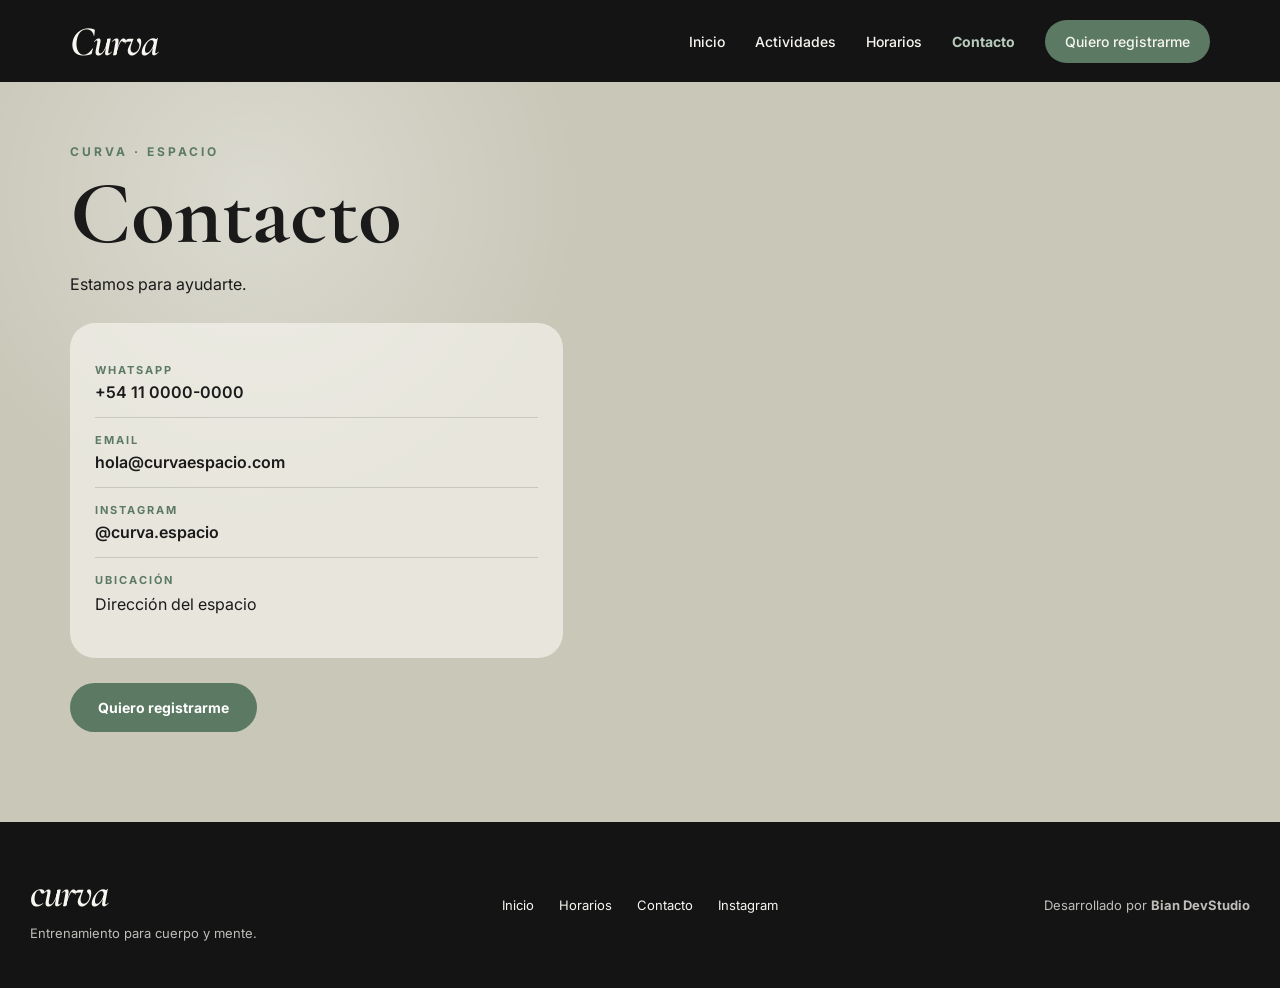
==== contacto.html @ 939d1e97 "cambios estructurales, imagenes, funcionamiento de JS" ====
<!DOCTYPE html>
<html lang="es">

<head>

    <meta charset="UTF-8">

    <meta
        name="viewport"
        content="width=device-width, initial-scale=1.0"
    >

    <title>Contacto · Curva</title>

    <link
        rel="stylesheet"
        href="css/style.css"
    >

    <link rel="preconnect" href="https://fonts.googleapis.com">

    <link
        rel="preconnect"
        href="https://fonts.gstatic.com"
        crossorigin
    >

    <link
        href="https://fonts.googleapis.com/css2?family=Cormorant+Garamond:wght@500;600;700&family=Inter:wght@400;500;600;700&display=swap"
        rel="stylesheet"
    >

</head>


<body>


<header class="site-header">

    <nav class="navbar">

        <a
            href="index.html"
            class="logo"
        >
            Curva
        </a>


        <button
            class="menu-toggle"
            id="menuToggle"
            aria-label="Abrir menú"
        >
            ☰
        </button>


        <div
            class="nav-menu"
            id="navMenu"
        >

            <a href="index.html">
                Inicio
            </a>

            <a href="index.html#actividades">
                Actividades
            </a>

            <a href="horarios.html">
                Horarios
            </a>

            <a
                href="contacto.html"
                class="active"
            >
                Contacto
            </a>

            <a
                href="registro.html"
                class="nav-cta"
            >
                Quiero registrarme
            </a>

        </div>

    </nav>

</header>


<main>


<section class="contact-page">


    <div class="contact-info">


        <div class="page-header contact-header">

            <p class="eyebrow">
                CURVA · ESPACIO
            </p>

            <h1>
                Contacto
            </h1>

            <p>
                Estamos para ayudarte.
            </p>

        </div>


        <div class="contact-card">


            <div class="contact-item">

                <span class="contact-label">
                    WhatsApp
                </span>

                <a href="#">
                    +54 11 0000-0000
                </a>

            </div>


            <div class="contact-item">

                <span class="contact-label">
                    Email
                </span>

                <a href="mailto:hola@curvaespacio.com">
                    hola@curvaespacio.com
                </a>

            </div>


            <div class="contact-item">

                <span class="contact-label">
                    Instagram
                </span>

                <a
                    href="https://www.instagram.com/curva.espacio/"
                    target="_blank"
                >
                    @curva.espacio
                </a>

            </div>


            <div class="contact-item">

                <span class="contact-label">
                    Ubicación
                </span>

                <p>
                    Dirección del espacio
                </p>

            </div>


        </div>


        <a
            href="registro.html"
            class="btn btn-primary contact-button"
        >
            Quiero registrarme
        </a>


    </div>


    <div class="map-container">

        <iframe
            src="https://www.google.com/maps/embed?pb=!1m18!1m12!1m3!1d3000!2d-58.3816!3d-34.6037"
            width="100%"
            height="100%"
            style="border:0;"
            allowfullscreen=""
            loading="lazy"
            referrerpolicy="no-referrer-when-downgrade"
            title="Ubicación de Curva"
        >
        </iframe>

    </div>


</section>


</main>


<footer class="site-footer">

    <div class="footer-brand">

        <span class="logo">
            curva
        </span>

        <p>
            Entrenamiento para cuerpo y mente.
        </p>

    </div>


    <div class="footer-links">

        <a href="index.html">
            Inicio
        </a>

        <a href="horarios.html">
            Horarios
        </a>

        <a href="contacto.html">
            Contacto
        </a>

        <a
            href="https://www.instagram.com/curva.espacio/"
            target="_blank"
        >
            Instagram
        </a>

    </div>


    <div class="footer-dev">

        <p>
            Desarrollado por
            <strong>Bian DevStudio</strong>
        </p>

    </div>

</footer>


<script src="js/script.js"></script>

</body>

</html>
---- css/style.css ----
/* =========================================================
   VARIABLES
========================================================= */

:root {

    --green: #5C7A63;
    --cream: #F8F6F0;
    --black: #1A1A1A;
    --dark: #141414;
    --beige: #C9C7B8;

    --serif: "Cormorant Garamond", serif;
    --sans: "Inter", sans-serif;

}


/* =========================================================
   RESET
========================================================= */

* {
    margin: 0;
    padding: 0;
    box-sizing: border-box;
}


html {
    scroll-behavior: smooth;
}


body {

    font-family: var(--sans);

    background:
        radial-gradient(
            circle at 20% 20%,
            rgba(255,255,255,.35),
            transparent 25%
        ),
        var(--beige);

    color: var(--black);

    overflow-x: hidden;

}


a {
    text-decoration: none;
    color: inherit;
}


img {
    max-width: 100%;
    display: block;
}


/* =========================================================
   HEADER
========================================================= */

.site-header {

    background: var(--dark);

    color: var(--cream);

    position: relative;

    z-index: 100;

}


.navbar {

    max-width: 1200px;

    margin: auto;

    min-height: 82px;

    padding: 0 30px;

    display: flex;

    align-items: center;

    justify-content: space-between;

}


.logo {

    font-family: var(--serif);

    font-size: 42px;

    font-style: italic;

    font-weight: 600;

    letter-spacing: -2px;

}


.nav-menu {

    display: flex;

    align-items: center;

    gap: 30px;

}


.nav-menu a {

    font-size: 14px;

    font-weight: 500;

    transition: .2s;

}


.nav-menu a:hover {

    color: #b8cbbd;

}


.nav-menu a.active {

    color: #b8cbbd;

    font-weight: 700;

}


.nav-cta {

    background: var(--green);

    padding: 13px 20px;

    border-radius: 30px;

}


.nav-cta:hover {

    color: white !important;

    transform: translateY(-1px);

}


.menu-toggle {

    display: none;

    background: none;

    border: none;

    color: var(--cream);

    font-size: 28px;

    cursor: pointer;

}


/* =========================================================
   GENERAL
========================================================= */

main {
    width: 100%;
}


.eyebrow {

    font-size: 12px;

    letter-spacing: 3px;

    font-weight: 700;

    color: var(--green);

    margin-bottom: 15px;

}


h1,
h2,
h3 {

    font-family: var(--serif);

}


h1 {

    font-size: clamp(70px, 9vw, 130px);

    line-height: .85;

}


h2 {

    font-size: clamp(42px, 5vw, 70px);

}


p {
    line-height: 1.6;
}


.hidden {

    display: none !important;

}


/* =========================================================
   IMÁGENES / PLACEHOLDERS
   (evita el ícono de imagen rota mientras no haya
   fotos reales cargadas: sin src, se ve el fondo
   de color del contenedor en su lugar)
========================================================= */

.hero-image img:not([src]),
.hero-image img[src=""],
.activity-image img:not([src]),
.activity-image img[src=""] {

    display: none;

}


/* =========================================================
   BUTTONS
========================================================= */

.btn {

    display: inline-flex;

    align-items: center;

    justify-content: center;

    padding: 15px 27px;

    border-radius: 40px;

    font-size: 14px;

    font-weight: 700;

    transition: .25s;

    border: 1px solid transparent;

    cursor: pointer;

    background: none;

    font-family: var(--sans);

}


.btn:hover {

    transform: translateY(-3px);

}


.btn-primary {

    background: var(--green);

    color: white;

}


.btn-secondary {

    border: 1px solid var(--black);

    color: var(--black);

}


.btn-light {

    background: var(--cream);

    color: var(--black);

}


.btn-full {

    width: 100%;

}


/* =========================================================
   HERO
========================================================= */

.hero {

    max-width: 1200px;

    min-height: 650px;

    margin: auto;

    padding: 80px 30px;

    display: grid;

    grid-template-columns: 1fr 1fr;

    gap: 60px;

    align-items: center;

}


.hero-content {

    max-width: 560px;

}


.hero-subtitle {

    font-family: var(--serif);

    font-size: 28px;

    margin-top: 25px;

}


.hero-description {

    max-width: 500px;

    margin-top: 20px;

    font-size: 16px;

}


.hero-buttons {

    display: flex;

    gap: 15px;

    margin-top: 35px;

}


.hero-image {

    height: 500px;

    border-radius: 30px;

    overflow: hidden;

    background: #aaa;

}


.hero-image img {

    width: 100%;

    height: 100%;

    object-fit: cover;

}


/* =========================================================
   ACTIVIDADES
========================================================= */

.activities-section {

    max-width: 1200px;

    margin: auto;

    padding: 90px 30px;

}


.section-heading {

    max-width: 600px;

    margin-bottom: 45px;

}


.section-heading p:last-child {

    margin-top: 12px;

}


.activity-grid {

    display: grid;

    grid-template-columns: repeat(4, 1fr);

    gap: 18px;

}


.activity-card {

    position: relative;

    min-height: 390px;

    border: #141414 0.25px dashed;

    border-radius: 22px;

    overflow: hidden;

    background: var(--dark);

    color: white;

}


.activity-image {

    position: absolute;

    inset: 0;

}


.activity-image img {

    width: 100%;

    height: 100%;

    object-fit: cover;

}


.activity-title {

    position: absolute;

    top: 0;

    left: 0;

    right: 0;

    padding: 18px 20px;

    background: rgba(201,199,184,.95);

    color: var(--black);

}


.activity-title h3 {

    font-size: 34px;

}


.activity-info {

    position: absolute;

    left: 0;

    right: 0;

    bottom: 0;

    padding: 60px 22px 25px;


    background: linear-gradient(
        transparent,
        rgba(0,0,0,.9)
    );

}


.activity-info p {

    font-size: 14px;

    margin-bottom: 15px;

}


.activity-info a {

    color: #d5e0d7;

    font-size: 13px;

    font-weight: 700;

}


/* =========================================================
   CTA
========================================================= */

.cta-section {

    max-width: 1140px;

    margin: 40px auto 100px;

    padding: 65px;

    border-radius: 30px;

    background: var(--dark);

    color: var(--cream);

    display: flex;

    align-items: center;

    justify-content: space-between;

    gap: 30px;

}


.cta-section .eyebrow {

    color: #b8cbbd;

}


.cta-section h2 {

    margin-bottom: 10px;

}


/* =========================================================
   PAGE HEADER
========================================================= */

.page-header {

    max-width: 1200px;

    margin: auto;

    padding: 80px 30px 55px;

}


.page-header h1 {

    font-size: clamp(60px, 8vw, 100px);

}


.page-header > p:last-child {

    max-width: 500px;

    margin-top: 20px;

}


/* =========================================================
   HORARIOS
========================================================= */

.schedule-section {

    max-width: 1200px;

    margin: auto;

    padding: 0 30px 80px;

}


.schedule-filters {

    display: flex;

    flex-wrap: wrap;

    gap: 10px;

    margin-bottom: 35px;

}


.filter-btn {

    border: none;

    background: var(--cream);

    padding: 12px 20px;

    border-radius: 30px;

    cursor: pointer;

    font-family: var(--sans);

    font-weight: 600;

}


.filter-btn.active {

    background: var(--green);

    color: white;

}


.schedule-grid {

    display: grid;

    grid-template-columns: repeat(3, 1fr);

    gap: 20px;

}


.schedule-day {

    background: rgba(248,246,240,.35);

    border-radius: 22px;

    padding: 15px;

}


.day-name {

    background: var(--cream);

    border-radius: 20px;

    padding: 12px 18px;

    font-weight: 700;

    text-transform: uppercase;

    letter-spacing: 1px;

    margin-bottom: 12px;

}


.day-content {

    display: flex;

    flex-direction: column;

    gap: 10px;

}


.schedule-item {

    background: var(--green);

    color: white;

    padding: 16px;

    border-radius: 18px;

    display: flex;

    flex-direction: column;

    gap: 5px;

}


.activity-name {

    font-family: var(--serif);

    font-size: 25px;

    font-weight: 700;

}


.time {

    font-size: 13px;

    font-weight: 600;

}


.schedule-item.hidden {

    display: none;

}


.schedule-day.hidden {

    display: none;

}


.schedule-note {

    max-width: 1140px;

    margin: 0 auto 80px;

    padding: 25px;

    background: rgba(248,246,240,.5);

    border-radius: 20px;

    text-align: center;

}


/* =========================================================
   CONTACTO
========================================================= */

.contact-page {

    max-width: 1200px;

    min-height: 650px;

    margin: auto;

    padding: 60px 30px 90px;

    display: grid;

    grid-template-columns: .9fr 1.1fr;

    gap: 45px;

    align-items: stretch;

}


.contact-info {

    display: flex;

    flex-direction: column;

}


.contact-header {

    padding: 0;

    margin: 0 0 25px;

}


.contact-header h1 {

    font-size: clamp(55px, 7vw, 90px);

}


.contact-card {

    background: rgba(248,246,240,.65);

    border-radius: 25px;

    padding: 25px;

}


.contact-item {

    padding: 15px 0;

    border-bottom: 1px solid rgba(26,26,26,.15);

}


.contact-item:last-child {

    border-bottom: none;

}


.contact-label {

    display: block;

    font-size: 11px;

    text-transform: uppercase;

    letter-spacing: 2px;

    color: var(--green);

    font-weight: 700;

    margin-bottom: 5px;

}


.contact-item a {

    font-weight: 600;

}


.contact-button {

    margin-top: 25px;

    align-self: flex-start;

}


.map-container {

    min-height: 500px;

    border-radius: 25px;

    overflow: hidden;

}


.map-container iframe {

    display: block;

}


/* =========================================================
   REGISTRO
========================================================= */

.registration-page {

    max-width: 1200px;

    margin: auto;

    padding: 70px 30px 100px;

}


.registration-layout {

    display: grid;

    grid-template-columns: 1fr 1.15fr;

    gap: 50px;

    align-items: start;

}


.registration-intro h1 {

    font-size: clamp(48px, 6vw, 80px);

    margin-bottom: 20px;

}


.registration-intro > p {

    max-width: 440px;

    margin-bottom: 30px;

}


.registration-info {

    background: rgba(248,246,240,.5);

    border-radius: 20px;

    padding: 22px;

}


.registration-info strong {

    display: block;

    font-family: var(--serif);

    font-size: 20px;

    margin-bottom: 8px;

}


.registration-info p {

    font-size: 14px;

}


.registration-form-wrapper {

    background: var(--cream);

    border-radius: 25px;

    padding: 40px;

}


.form-section-title {

    font-family: var(--serif);

    font-size: 26px;

    margin-bottom: 20px;

}


.form-row {

    display: grid;

    grid-template-columns: 1fr 1fr;

    gap: 15px;

}


.form-field {

    margin-bottom: 18px;

    display: flex;

    flex-direction: column;

    gap: 6px;

}


.form-field label {

    font-size: 12px;

    font-weight: 700;

    text-transform: uppercase;

    letter-spacing: 1px;

    color: var(--green);

}


.form-field input,
.form-field select,
.form-field textarea {

    border: 1px solid rgba(26,26,26,.15);

    background: white;

    border-radius: 12px;

    padding: 12px 15px;

    font-family: var(--sans);

    font-size: 15px;

    color: var(--black);

}


.form-field textarea {

    resize: vertical;

}


.form-field input:focus,
.form-field select:focus,
.form-field textarea:focus {

    outline: none;

    border-color: var(--green);

}


.checkbox-field {

    display: flex;

    align-items: flex-start;

    gap: 10px;

    font-size: 13px;

    margin-bottom: 25px;

    cursor: pointer;

}


.checkbox-field input {

    margin-top: 3px;

}


.form-disclaimer {

    margin-top: 15px;

    font-size: 12px;

    opacity: .7;

    text-align: center;

}


.success-box {

    background: var(--cream);

    border-radius: 25px;

    padding: 50px 40px;

    text-align: center;

}


.success-icon {

    width: 60px;

    height: 60px;

    border-radius: 50%;

    background: var(--green);

    color: white;

    display: flex;

    align-items: center;

    justify-content: center;

    font-size: 28px;

    margin: 0 auto 20px;

}


.success-box h2 {

    font-size: 32px;

    margin-bottom: 10px;

}


.success-box p {

    max-width: 400px;

    margin: 0 auto 25px;

}


/* =========================================================
   FOOTER
========================================================= */

.site-footer {

    background: var(--dark);

    color: var(--cream);

    padding: 45px 30px;

    display: grid;

    grid-template-columns: 1fr auto 1fr;

    align-items: center;

    gap: 30px;

}


.footer-brand p {

    margin-top: 5px;

    font-size: 13px;

    opacity: .75;

}


.footer-links {

    display: flex;

    gap: 25px;

    font-size: 13px;

}


.footer-links a:hover {

    color: #b8cbbd;

}


.footer-dev {

    text-align: right;

    font-size: 13px;

    opacity: .75;

}


/* =========================================================
   TABLET
========================================================= */

@media (max-width: 900px) {

    .activity-grid {

        grid-template-columns: repeat(2, 1fr);

    }


    .schedule-grid {

        grid-template-columns: repeat(2, 1fr);

    }


    .contact-page {

        grid-template-columns: 1fr;

    }


    .map-container {

        min-height: 400px;

    }


    .registration-layout {

        grid-template-columns: 1fr;

    }


    .site-footer {

        grid-template-columns: 1fr;

        text-align: center;

    }


    .footer-links {

        justify-content: center;

        flex-wrap: wrap;

    }


    .footer-dev {

        text-align: center;

    }

}


/* =========================================================
   MOBILE
========================================================= */

@media (max-width: 700px) {


    .navbar {

        min-height: 70px;

        padding: 0 20px;

    }


    .logo {

        font-size: 36px;

    }


    .menu-toggle {

        display: block;

    }


    .nav-menu {

        position: absolute;

        top: 70px;

        left: 0;

        right: 0;

        background: var(--dark);

        padding: 20px;

        display: none;

        flex-direction: column;

        align-items: stretch;

        gap: 5px;

    }


    .nav-menu.active {

        display: flex;

    }


    .nav-menu a {

        padding: 14px 10px;

    }


    .nav-cta {

        text-align: center;

        margin-top: 5px;

    }


    .hero {

        grid-template-columns: 1fr;

        padding: 55px 20px;

        gap: 35px;

        min-height: auto;

    }


    .hero h1 {

        font-size: 75px;

    }


    .hero-image {

        height: 350px;

    }


    .hero-buttons {

        flex-direction: column;

    }


    .btn {

        width: 100%;

    }


    .activities-section {

        padding: 60px 20px;

    }


    .activity-grid {

        grid-template-columns: 1fr;

        gap: 15px;

    }


    .activity-card {

        min-height: 330px;

    }


    .cta-section {

        margin: 30px 20px 70px;

        padding: 40px 25px;

        flex-direction: column;

        align-items: stretch;

    }


    .page-header {

        padding: 55px 20px 35px;

    }


    .schedule-section {

        padding: 0 20px 60px;

    }


    .schedule-grid {

        grid-template-columns: 1fr;

    }


    .schedule-filters {

        overflow-x: auto;

        flex-wrap: nowrap;

        padding-bottom: 5px;

    }


    .filter-btn {

        white-space: nowrap;

    }


    .contact-page {

        padding: 45px 20px 70px;

        display: flex;

        flex-direction: column;

        gap: 30px;

    }


    .contact-header {

        padding: 0;

    }


    .map-container {

        min-height: 350px;

        order: 2;

    }


    .contact-info {

        order: 1;

    }


    .registration-page {

        padding: 45px 20px 70px;

    }


    .registration-form-wrapper {

        padding: 25px;

    }


    .form-row {

        grid-template-columns: 1fr;

    }


    .site-footer {

        padding: 40px 20px;

    }


    .footer-links {

        flex-direction: column;

        gap: 12px;

    }

}
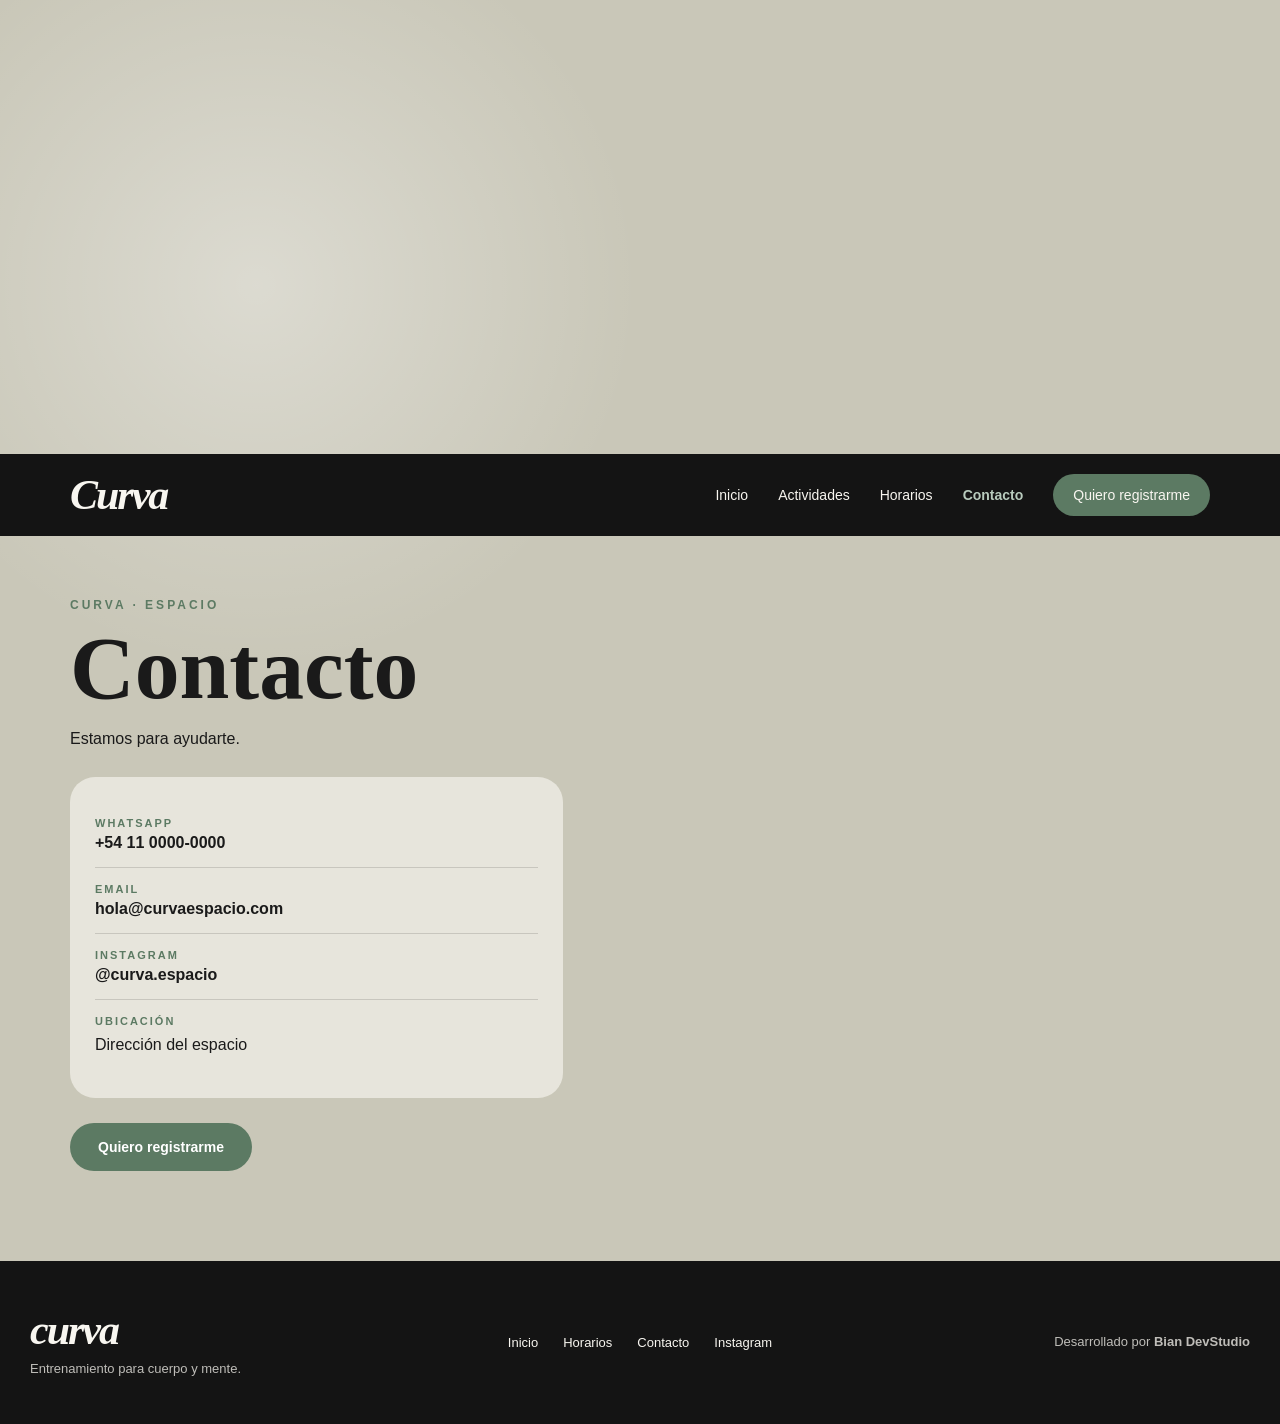
==== commit 968a8871: "Cambios de envio por whatssapp" ====
--- a/contacto.html
+++ b/contacto.html
@@ -25,10 +25,7 @@
         crossorigin
     >
 
-    <link
-        href="https://fonts.googleapis.com/css2?family=Cormorant+Garamond:wght@500;600;700&family=Inter:wght@400;500;600;700&display=swap"
-        rel="stylesheet"
-    >
+  <iframe src="https://www.google.com/maps/embed?pb=!1m18!1m12!1m3!1d52699.227118186835!2d-58.84521165637289!3d-34.35806934880494!2m3!1f0!2f0!3f0!3m2!1i1024!2i768!4f13.1!3m3!1m2!1s0x95bb6372f4d2cfe3%3A0xa8b138cc68c038f8!2sCurva%20%E2%80%A2%20Centro%20de%20Entrenamiento!5e0!3m2!1ses!2sar!4v1788531033662!5m2!1ses!2sar" width="600" height="450" style="border:0;" allowfullscreen="" loading="lazy" referrerpolicy="strict-origin-when-cross-origin"></iframe>
 
 </head>
 
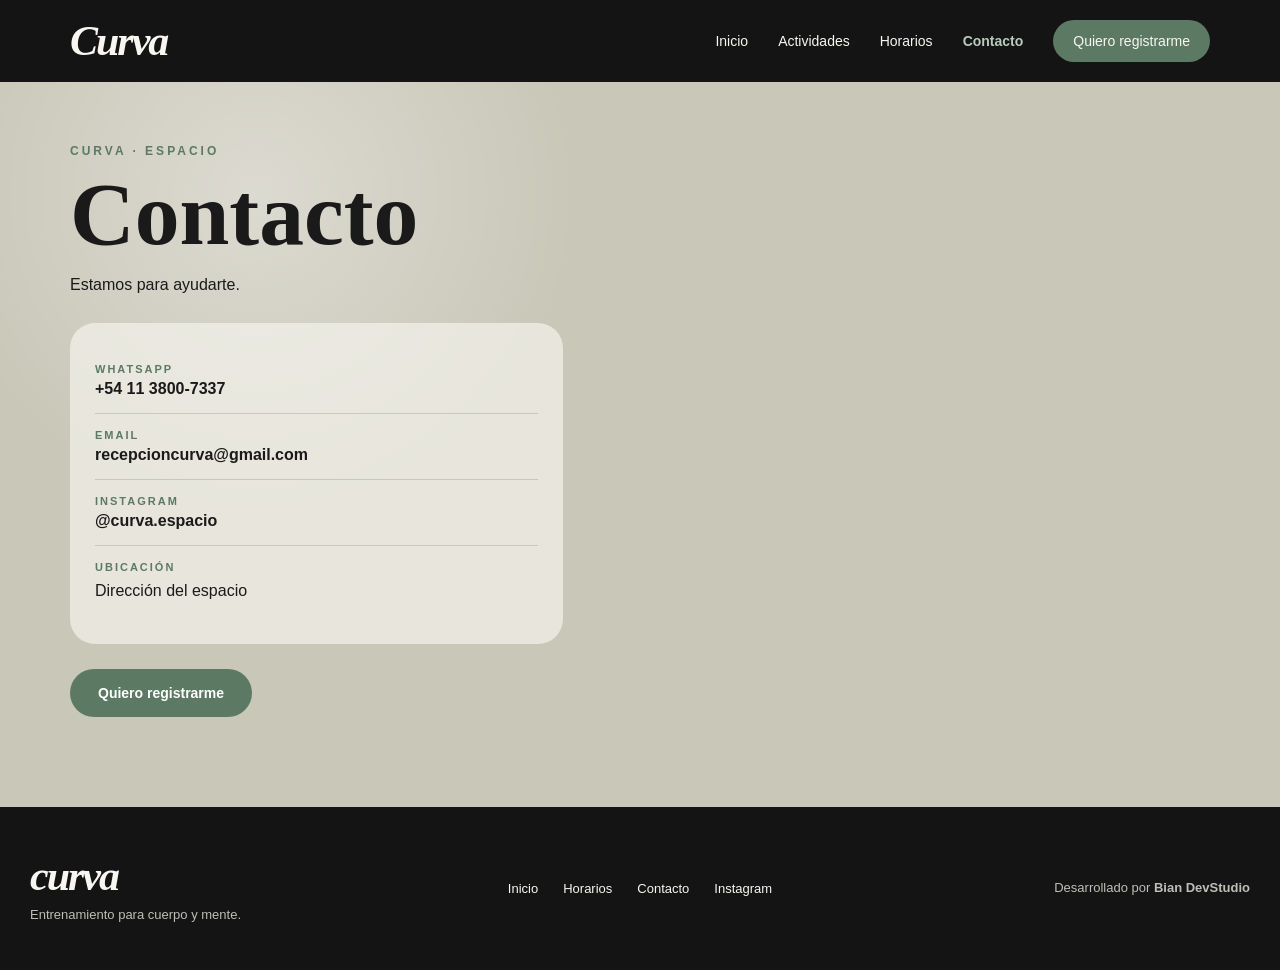
==== commit daf80fe7: "Arreglo de detalles de contacto y horarios" ====
--- a/contacto.html
+++ b/contacto.html
@@ -5,27 +5,16 @@
 
     <meta charset="UTF-8">
 
-    <meta
-        name="viewport"
-        content="width=device-width, initial-scale=1.0"
-    >
+    <meta name="viewport" content="width=device-width, initial-scale=1.0">
 
     <title>Contacto · Curva</title>
 
-    <link
-        rel="stylesheet"
-        href="css/style.css"
-    >
+    <link rel="stylesheet" href="css/style.css">
 
     <link rel="preconnect" href="https://fonts.googleapis.com">
 
-    <link
-        rel="preconnect"
-        href="https://fonts.gstatic.com"
-        crossorigin
-    >
-
-  <iframe src="https://www.google.com/maps/embed?pb=!1m18!1m12!1m3!1d52699.227118186835!2d-58.84521165637289!3d-34.35806934880494!2m3!1f0!2f0!3f0!3m2!1i1024!2i768!4f13.1!3m3!1m2!1s0x95bb6372f4d2cfe3%3A0xa8b138cc68c038f8!2sCurva%20%E2%80%A2%20Centro%20de%20Entrenamiento!5e0!3m2!1ses!2sar!4v1788531033662!5m2!1ses!2sar" width="600" height="450" style="border:0;" allowfullscreen="" loading="lazy" referrerpolicy="strict-origin-when-cross-origin"></iframe>
+    <link rel="preconnect" href="https://fonts.gstatic.com" crossorigin>
+
 
 </head>
 
@@ -33,238 +22,204 @@
 <body>
 
 
-<header class="site-header">
-
-    <nav class="navbar">
-
-        <a
-            href="index.html"
-            class="logo"
-        >
-            Curva
-        </a>
-
-
-        <button
-            class="menu-toggle"
-            id="menuToggle"
-            aria-label="Abrir menú"
-        >
-            ☰
-        </button>
-
-
-        <div
-            class="nav-menu"
-            id="navMenu"
-        >
+    <header class="site-header">
+
+        <nav class="navbar">
+
+            <a href="index.html" class="logo">
+                Curva
+            </a>
+
+
+            <button class="menu-toggle" id="menuToggle" aria-label="Abrir menú">
+                ☰
+            </button>
+
+
+            <div class="nav-menu" id="navMenu">
+
+                <a href="index.html">
+                    Inicio
+                </a>
+
+                <a href="index.html#actividades">
+                    Actividades
+                </a>
+
+                <a href="horarios.html">
+                    Horarios
+                </a>
+
+                <a href="contacto.html" class="active">
+                    Contacto
+                </a>
+
+                <a href="registro.html" class="nav-cta">
+                    Quiero registrarme
+                </a>
+
+            </div>
+
+        </nav>
+
+    </header>
+
+
+    <main>
+
+
+        <section class="contact-page">
+
+
+            <div class="contact-info">
+
+
+                <div class="page-header contact-header">
+
+                    <p class="eyebrow">
+                        CURVA · ESPACIO
+                    </p>
+
+                    <h1>
+                        Contacto
+                    </h1>
+
+                    <p>
+                        Estamos para ayudarte.
+                    </p>
+
+                </div>
+
+
+                <div class="contact-card">
+
+
+                    <div class="contact-item">
+
+                        <span class="contact-label">
+                            WhatsApp
+                        </span>
+                        <a href="https://wa.me/5491138007337" target="_blank" rel="noopener noreferrer">
+                            +54 11 3800-7337
+                        </a>
+
+                    </div>
+
+
+                    <div class="contact-item">
+
+                        <span class="contact-label">
+                            Email
+                        </span>
+
+                        <a href="mailto:recepcioncurva@gmail.com">
+                            recepcioncurva@gmail.com
+                        </a>
+
+                    </div>
+
+
+                    <div class="contact-item">
+
+                        <span class="contact-label">
+                            Instagram
+                        </span>
+
+                        <a href="https://www.instagram.com/curva.espacio/" target="_blank">
+                            @curva.espacio
+                        </a>
+
+                    </div>
+
+
+                    <div class="contact-item">
+
+                        <span class="contact-label">
+                            Ubicación
+                        </span>
+
+                        <p>
+                            Dirección del espacio
+                        </p>
+
+                    </div>
+
+
+                </div>
+
+
+                <a href="registro.html" class="btn btn-primary contact-button">
+                    Quiero registrarme
+                </a>
+
+
+            </div>
+
+
+            <div class="map-container">
+                <iframe
+                    src="https://www.google.com/maps/embed?pb=!1m18!1m12!1m3!1d52699.227118186835!2d-58.84521165637289!3d-34.35806934880494!2m3!1f0!2f0!3f0!3m2!1i1024!2i768!4f13.1!3m3!1m2!1s0x95bb6372f4d2cfe3%3A0xa8b138cc68c038f8!2sCurva%20%E2%80%A2%20Centro%20de%20Entrenamiento!5e0!3m2!1ses!2sar!4v1788531033662!5m2!1ses!2sar"
+                    width="100%" height="100%" style="border:0;" allowfullscreen="" loading="lazy"
+                    referrerpolicy="no-referrer-when-downgrade" title="Ubicación de Curva"></iframe>
+
+            </div>
+
+
+        </section>
+
+
+    </main>
+
+
+    <footer class="site-footer">
+
+        <div class="footer-brand">
+
+            <span class="logo">
+                curva
+            </span>
+
+            <p>
+                Entrenamiento para cuerpo y mente.
+            </p>
+
+        </div>
+
+
+        <div class="footer-links">
 
             <a href="index.html">
                 Inicio
             </a>
 
-            <a href="index.html#actividades">
-                Actividades
-            </a>
-
             <a href="horarios.html">
                 Horarios
             </a>
 
-            <a
-                href="contacto.html"
-                class="active"
-            >
+            <a href="contacto.html">
                 Contacto
             </a>
 
-            <a
-                href="registro.html"
-                class="nav-cta"
-            >
-                Quiero registrarme
+            <a href="https://www.instagram.com/curva.espacio/" target="_blank">
+                Instagram
             </a>
 
         </div>
 
-    </nav>
-
-</header>
-
-
-<main>
-
-
-<section class="contact-page">
-
-
-    <div class="contact-info">
-
-
-        <div class="page-header contact-header">
-
-            <p class="eyebrow">
-                CURVA · ESPACIO
+
+        <div class="footer-dev">
+
+            <p>
+                Desarrollado por
+                <strong>Bian DevStudio</strong>
             </p>
 
-            <h1>
-                Contacto
-            </h1>
-
-            <p>
-                Estamos para ayudarte.
-            </p>
-
         </div>
 
-
-        <div class="contact-card">
-
-
-            <div class="contact-item">
-
-                <span class="contact-label">
-                    WhatsApp
-                </span>
-
-                <a href="#">
-                    +54 11 0000-0000
-                </a>
-
-            </div>
-
-
-            <div class="contact-item">
-
-                <span class="contact-label">
-                    Email
-                </span>
-
-                <a href="mailto:hola@curvaespacio.com">
-                    hola@curvaespacio.com
-                </a>
-
-            </div>
-
-
-            <div class="contact-item">
-
-                <span class="contact-label">
-                    Instagram
-                </span>
-
-                <a
-                    href="https://www.instagram.com/curva.espacio/"
-                    target="_blank"
-                >
-                    @curva.espacio
-                </a>
-
-            </div>
-
-
-            <div class="contact-item">
-
-                <span class="contact-label">
-                    Ubicación
-                </span>
-
-                <p>
-                    Dirección del espacio
-                </p>
-
-            </div>
-
-
-        </div>
-
-
-        <a
-            href="registro.html"
-            class="btn btn-primary contact-button"
-        >
-            Quiero registrarme
-        </a>
-
-
-    </div>
-
-
-    <div class="map-container">
-
-        <iframe
-            src="https://www.google.com/maps/embed?pb=!1m18!1m12!1m3!1d3000!2d-58.3816!3d-34.6037"
-            width="100%"
-            height="100%"
-            style="border:0;"
-            allowfullscreen=""
-            loading="lazy"
-            referrerpolicy="no-referrer-when-downgrade"
-            title="Ubicación de Curva"
-        >
-        </iframe>
-
-    </div>
-
-
-</section>
-
-
-</main>
-
-
-<footer class="site-footer">
-
-    <div class="footer-brand">
-
-        <span class="logo">
-            curva
-        </span>
-
-        <p>
-            Entrenamiento para cuerpo y mente.
-        </p>
-
-    </div>
-
-
-    <div class="footer-links">
-
-        <a href="index.html">
-            Inicio
-        </a>
-
-        <a href="horarios.html">
-            Horarios
-        </a>
-
-        <a href="contacto.html">
-            Contacto
-        </a>
-
-        <a
-            href="https://www.instagram.com/curva.espacio/"
-            target="_blank"
-        >
-            Instagram
-        </a>
-
-    </div>
-
-
-    <div class="footer-dev">
-
-        <p>
-            Desarrollado por
-            <strong>Bian DevStudio</strong>
-        </p>
-
-    </div>
-
-</footer>
-
-
-<script src="js/script.js"></script>
+    </footer>
+
+
+    <script src="js/script.js"></script>
 
 </body>
 
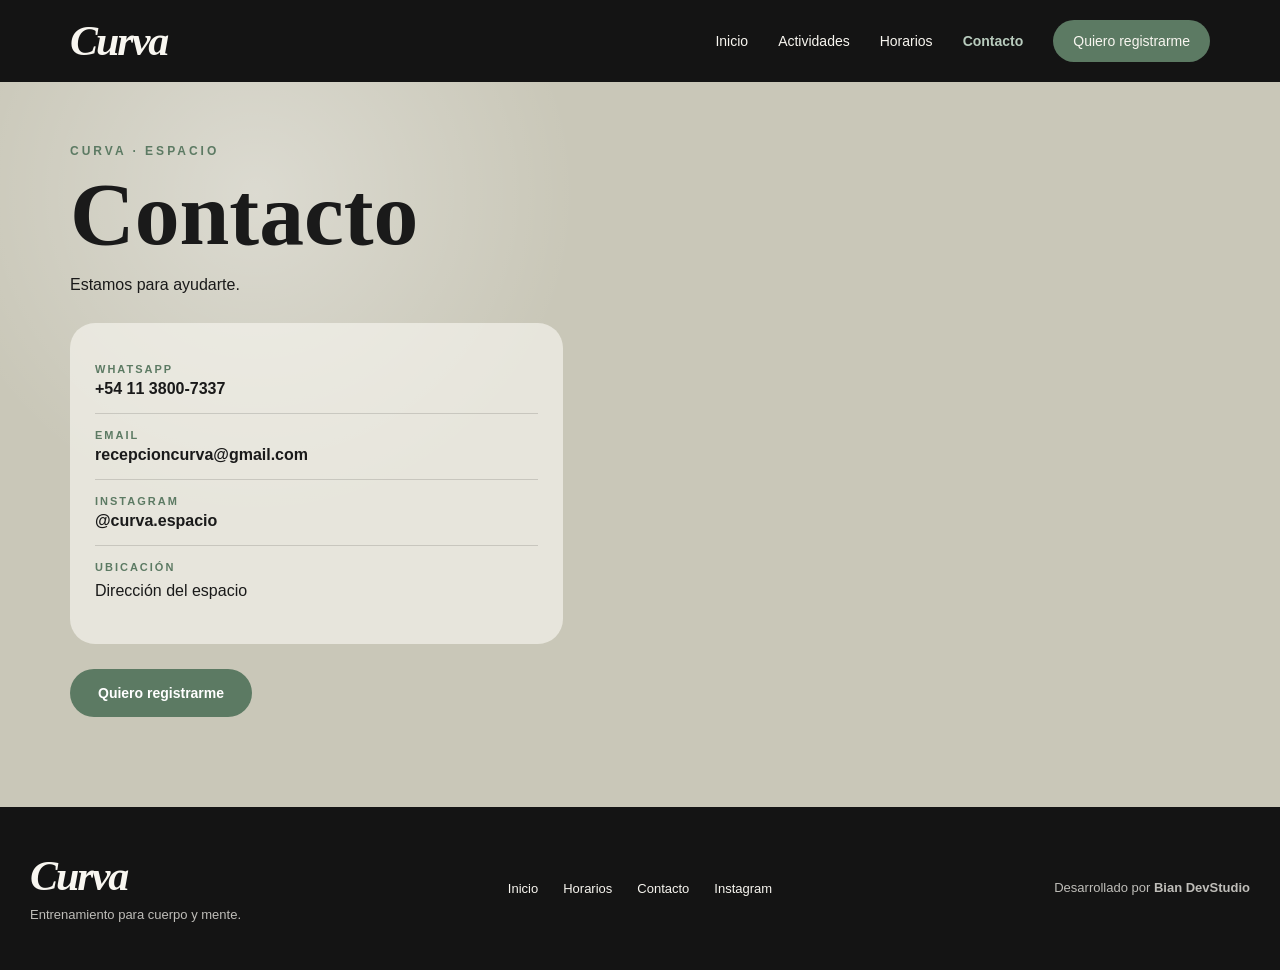
==== commit 0f0652f4: "Corrección detalles de Titles y footer" ====
--- a/contacto.html
+++ b/contacto.html
@@ -176,7 +176,7 @@
         <div class="footer-brand">
 
             <span class="logo">
-                curva
+                Curva
             </span>
 
             <p>
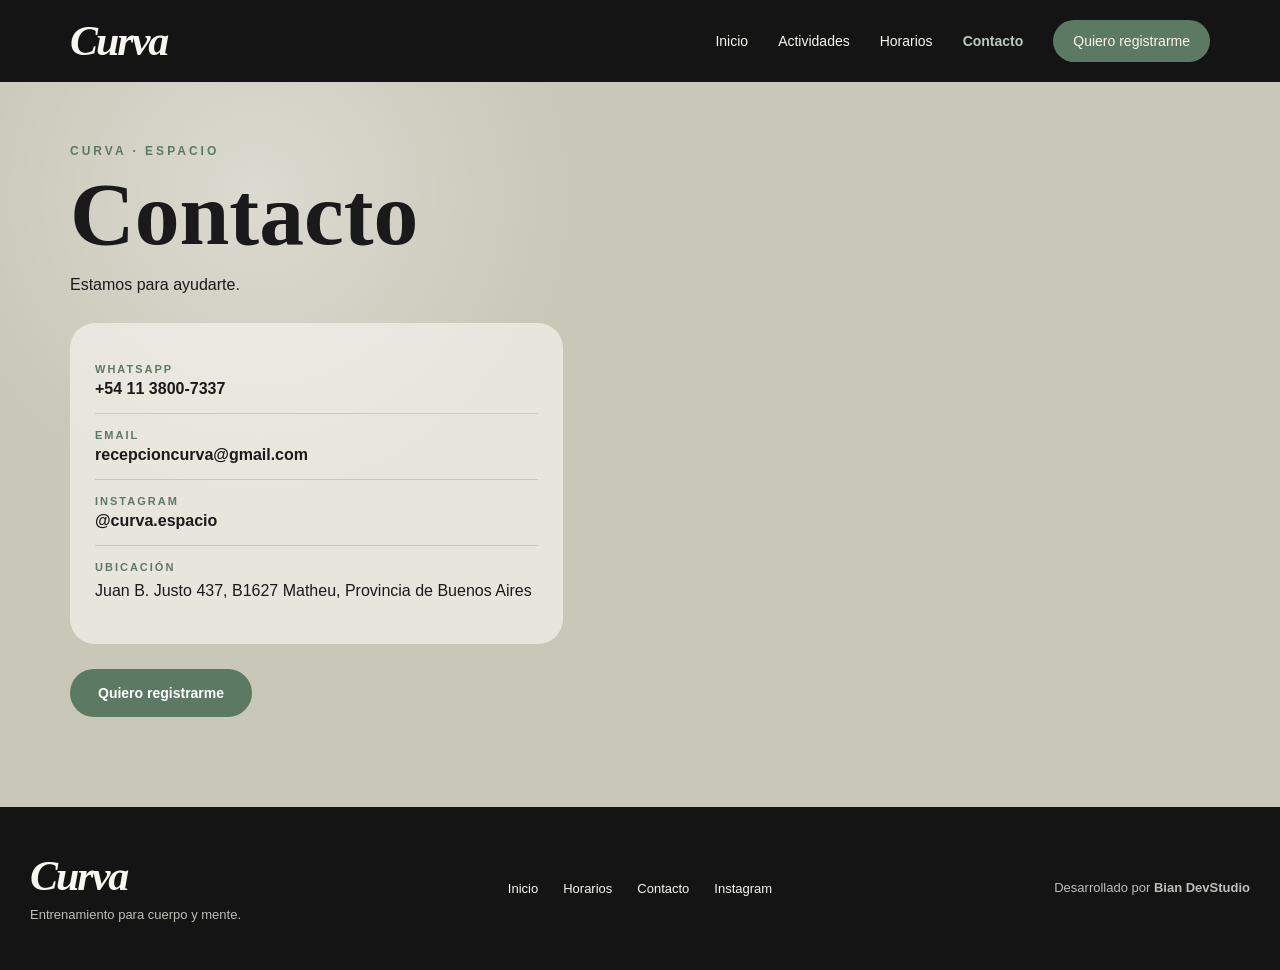
==== commit 550ca97e: "Correccion de ubicacion del espacio" ====
--- a/contacto.html
+++ b/contacto.html
@@ -139,7 +139,7 @@
                         </span>
 
                         <p>
-                            Dirección del espacio
+                            Juan B. Justo 437, B1627 Matheu, Provincia de Buenos Aires
                         </p>
 
                     </div>
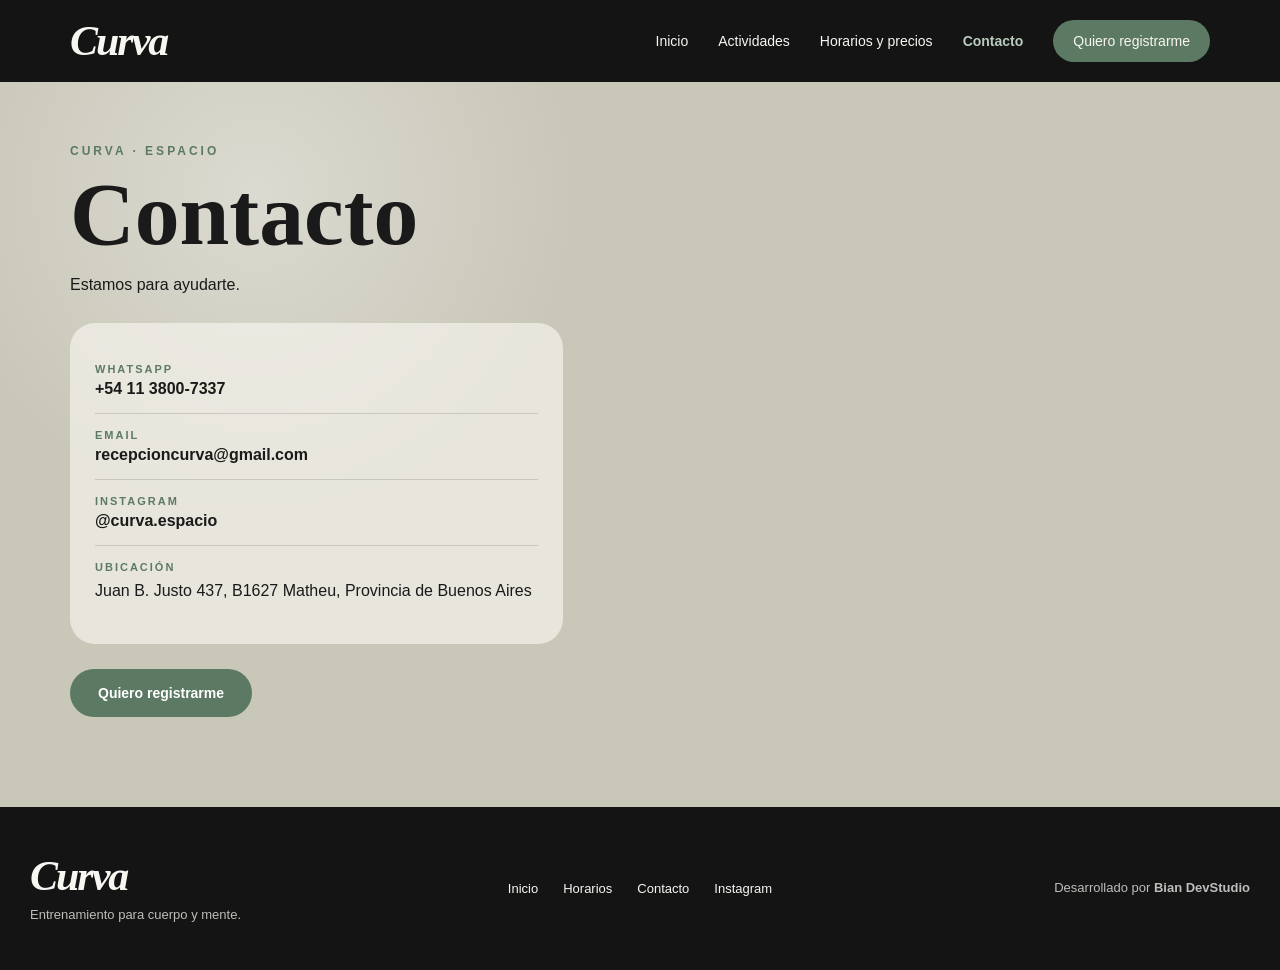
==== commit 4497187a: "Agregar precio" ====
--- a/contacto.html
+++ b/contacto.html
@@ -47,7 +47,7 @@
                 </a>
 
                 <a href="horarios.html">
-                    Horarios
+                    Horarios y precios
                 </a>
 
                 <a href="contacto.html" class="active">
--- a/css/style.css
+++ b/css/style.css
@@ -37,11 +37,9 @@
     font-family: var(--sans);
 
     background:
-        radial-gradient(
-            circle at 20% 20%,
-            rgba(255,255,255,.35),
-            transparent 25%
-        ),
+        radial-gradient(circle at 20% 20%,
+            rgba(255, 255, 255, .35),
+            transparent 25%),
         var(--beige);
 
     color: var(--black);
@@ -523,7 +521,7 @@
 
     padding: 18px 20px;
 
-    background: rgba(201,199,184,.95);
+    background: rgba(201, 199, 184, .95);
 
     color: var(--black);
 
@@ -550,10 +548,8 @@
     padding: 60px 22px 25px;
 
 
-    background: linear-gradient(
-        transparent,
-        rgba(0,0,0,.9)
-    );
+    background: linear-gradient(transparent,
+            rgba(0, 0, 0, .9));
 
 }
 
@@ -643,7 +639,7 @@
 }
 
 
-.page-header > p:last-child {
+.page-header>p:last-child {
 
     max-width: 500px;
 
@@ -721,7 +717,7 @@
 
 .schedule-day {
 
-    background: rgba(248,246,240,.35);
+    background: rgba(248, 246, 240, .35);
 
     border-radius: 22px;
 
@@ -821,7 +817,7 @@
 
     padding: 25px;
 
-    background: rgba(248,246,240,.5);
+    background: rgba(248, 246, 240, .5);
 
     border-radius: 20px;
 
@@ -882,7 +878,7 @@
 
 .contact-card {
 
-    background: rgba(248,246,240,.65);
+    background: rgba(248, 246, 240, .65);
 
     border-radius: 25px;
 
@@ -895,7 +891,7 @@
 
     padding: 15px 0;
 
-    border-bottom: 1px solid rgba(26,26,26,.15);
+    border-bottom: 1px solid rgba(26, 26, 26, .15);
 
 }
 
@@ -997,7 +993,7 @@
 }
 
 
-.registration-intro > p {
+.registration-intro>p {
 
     max-width: 440px;
 
@@ -1008,7 +1004,7 @@
 
 .registration-info {
 
-    background: rgba(248,246,240,.5);
+    background: rgba(248, 246, 240, .5);
 
     border-radius: 20px;
 
@@ -1102,7 +1098,7 @@
 .form-field select,
 .form-field textarea {
 
-    border: 1px solid rgba(26,26,26,.15);
+    border: 1px solid rgba(26, 26, 26, .15);
 
     background: white;
 
@@ -1627,4 +1623,163 @@
 
     }
 
+    /* =========================================================
+   PRECIOS POR SOLAPA
+========================================================= */
+
+    .price-panel {
+
+        margin-bottom: 25px;
+
+    }
+
+
+    .price-panel.hidden {
+
+        display: none;
+
+    }
+
+
+    .price-columns {
+
+        display: flex;
+
+        justify-content: center;
+
+        gap: 50px;
+
+        flex-wrap: wrap;
+
+    }
+
+
+    .price-panel-simple .price-columns {
+
+        justify-content: center;
+
+    }
+
+
+    .price-col {
+
+        display: flex;
+
+        flex-direction: column;
+
+        gap: 12px;
+
+        min-width: 210px;
+
+    }
+
+
+    .price-col h3 {
+
+        font-family: var(--serif);
+
+        font-size: 20px;
+
+        text-align: center;
+
+    }
+
+
+    .price-pack-titulo {
+
+        font-family: var(--serif);
+
+        font-size: 17px;
+
+        text-align: center;
+
+    }
+
+
+    .price-pack-bloque {
+
+        display: flex;
+
+        flex-direction: column;
+
+        gap: 6px;
+
+        margin-bottom: 8px;
+
+    }
+
+
+    .price-row {
+
+        display: flex;
+
+        justify-content: space-between;
+
+        gap: 25px;
+
+        font-size: 14px;
+
+    }
+
+
+    .price-row.sin-cargo span:last-child {
+
+        color: var(--green);
+
+        font-weight: 700;
+
+    }
+
+
+    .price-note {
+
+        font-size: 11px;
+
+        opacity: .65;
+
+        text-align: center;
+
+    }
+
+
+    .price-legend {
+
+        text-align: center;
+
+        font-size: 13px;
+
+        font-weight: 700;
+
+        color: var(--green);
+
+        margin-top: 18px;
+
+    }
+
+
+    .price-error {
+
+        text-align: center;
+
+        font-size: 13px;
+
+        opacity: .65;
+
+    }
+
+
+    @media (max-width: 700px) {
+
+        .price-columns {
+
+            flex-direction: column;
+
+            align-items: center;
+
+            gap: 25px;
+
+        }
+
+    }
+
 }
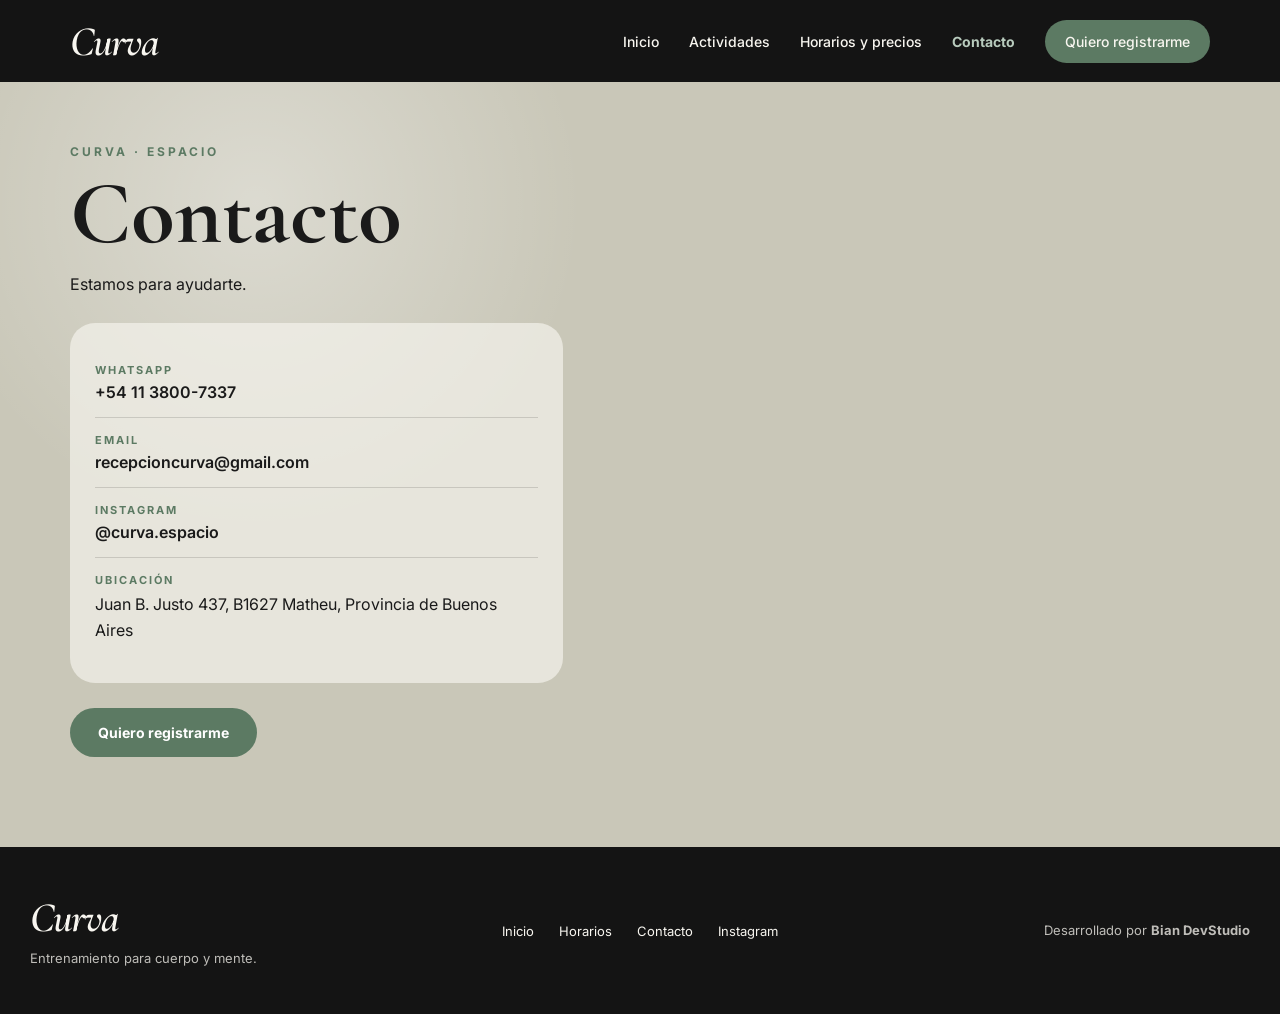
==== commit 6d054429: "Arreglo de fuente en contacto.html, faltaba un link con google fonts" ====
--- a/contacto.html
+++ b/contacto.html
@@ -14,6 +14,9 @@
     <link rel="preconnect" href="https://fonts.googleapis.com">
 
     <link rel="preconnect" href="https://fonts.gstatic.com" crossorigin>
+    <link
+    href="https://fonts.googleapis.com/css2?family=Cormorant+Garamond:wght@500;600;700&family=Inter:wght@400;500;600;700&display=swap"
+    rel="stylesheet">
 
 
 </head>
--- a/css/style.css
+++ b/css/style.css
@@ -1623,162 +1623,230 @@
 
     }
 
-    /* =========================================================
-   PRECIOS POR SOLAPA
+}
+
+
+/* =========================================================
+   PRECIOS — ACORDEÓN "VER ABONOS"
 ========================================================= */
 
-    .price-panel {
-
-        margin-bottom: 25px;
-
-    }
-
-
-    .price-panel.hidden {
-
-        display: none;
-
-    }
-
-
-    .price-columns {
-
-        display: flex;
-
-        justify-content: center;
-
-        gap: 50px;
-
-        flex-wrap: wrap;
-
-    }
-
-
-    .price-panel-simple .price-columns {
-
-        justify-content: center;
-
-    }
-
-
-    .price-col {
-
-        display: flex;
+.price-panel {
+
+    text-align: center;
+
+    margin-bottom: 25px;
+
+}
+
+
+.price-panel.hidden {
+
+    display: none;
+
+}
+
+
+.accordion-toggle {
+
+    background: var(--green);
+
+    color: white;
+
+    border: none;
+
+    border-radius: 40px;
+
+    padding: 13px 26px;
+
+    font-family: var(--sans);
+
+    font-size: 14px;
+
+    font-weight: 700;
+
+    cursor: pointer;
+
+    display: inline-flex;
+
+    align-items: center;
+
+    gap: 8px;
+
+}
+
+
+.accordion-toggle:hover {
+
+    opacity: .9;
+
+}
+
+
+.accordion-arrow {
+
+    font-size: 14px;
+
+}
+
+
+.price-cards {
+
+    display: flex;
+
+    justify-content: center;
+
+    gap: 16px;
+
+    flex-wrap: wrap;
+
+    margin-top: 18px;
+
+    text-align: left;
+
+}
+
+
+.price-cards.hidden {
+
+    display: none;
+
+}
+
+
+.price-card {
+
+    background: rgba(248, 246, 240, .6);
+
+    border-radius: 18px;
+
+    padding: 18px 20px;
+
+    min-width: 210px;
+
+    flex: 1 1 210px;
+
+    max-width: 260px;
+
+}
+
+
+.price-card h4 {
+
+    font-family: var(--serif);
+
+    font-size: 17px;
+
+    text-align: center;
+
+    margin-bottom: 10px;
+
+}
+
+
+.price-pack-titulo {
+
+    font-family: var(--serif);
+
+    font-size: 15px;
+
+    text-align: center;
+
+    margin-bottom: 4px;
+
+}
+
+
+.price-pack-bloque {
+
+    margin-bottom: 12px;
+
+}
+
+
+.price-pack-bloque:last-child {
+
+    margin-bottom: 0;
+
+}
+
+
+.price-row {
+
+    display: flex;
+
+    justify-content: space-between;
+
+    gap: 15px;
+
+    font-size: 13px;
+
+    padding: 4px 0;
+
+}
+
+
+.price-row.sin-cargo span:last-child {
+
+    color: var(--green);
+
+    font-weight: 700;
+
+}
+
+
+.price-note {
+
+    font-size: 11px;
+
+    opacity: .65;
+
+    text-align: center;
+
+    margin-top: 6px;
+
+}
+
+
+.price-legend {
+
+    text-align: center;
+
+    font-size: 13px;
+
+    font-weight: 700;
+
+    color: var(--green);
+
+    margin-top: 10px;
+
+}
+
+
+.price-error {
+
+    text-align: center;
+
+    font-size: 13px;
+
+    opacity: .65;
+
+}
+
+
+@media (max-width: 700px) {
+
+    .price-cards {
 
         flex-direction: column;
 
-        gap: 12px;
-
-        min-width: 210px;
-
-    }
-
-
-    .price-col h3 {
-
-        font-family: var(--serif);
-
-        font-size: 20px;
-
-        text-align: center;
-
-    }
-
-
-    .price-pack-titulo {
-
-        font-family: var(--serif);
-
-        font-size: 17px;
-
-        text-align: center;
-
-    }
-
-
-    .price-pack-bloque {
-
-        display: flex;
-
-        flex-direction: column;
-
-        gap: 6px;
-
-        margin-bottom: 8px;
-
-    }
-
-
-    .price-row {
-
-        display: flex;
-
-        justify-content: space-between;
-
-        gap: 25px;
-
-        font-size: 14px;
-
-    }
-
-
-    .price-row.sin-cargo span:last-child {
-
-        color: var(--green);
-
-        font-weight: 700;
-
-    }
-
-
-    .price-note {
-
-        font-size: 11px;
-
-        opacity: .65;
-
-        text-align: center;
-
-    }
-
-
-    .price-legend {
-
-        text-align: center;
-
-        font-size: 13px;
-
-        font-weight: 700;
-
-        color: var(--green);
-
-        margin-top: 18px;
-
-    }
-
-
-    .price-error {
-
-        text-align: center;
-
-        font-size: 13px;
-
-        opacity: .65;
-
-    }
-
-
-    @media (max-width: 700px) {
-
-        .price-columns {
-
-            flex-direction: column;
-
-            align-items: center;
-
-            gap: 25px;
-
-        }
+        align-items: stretch;
+
+    }
+
+
+    .price-card {
+
+        max-width: none;
 
     }
 
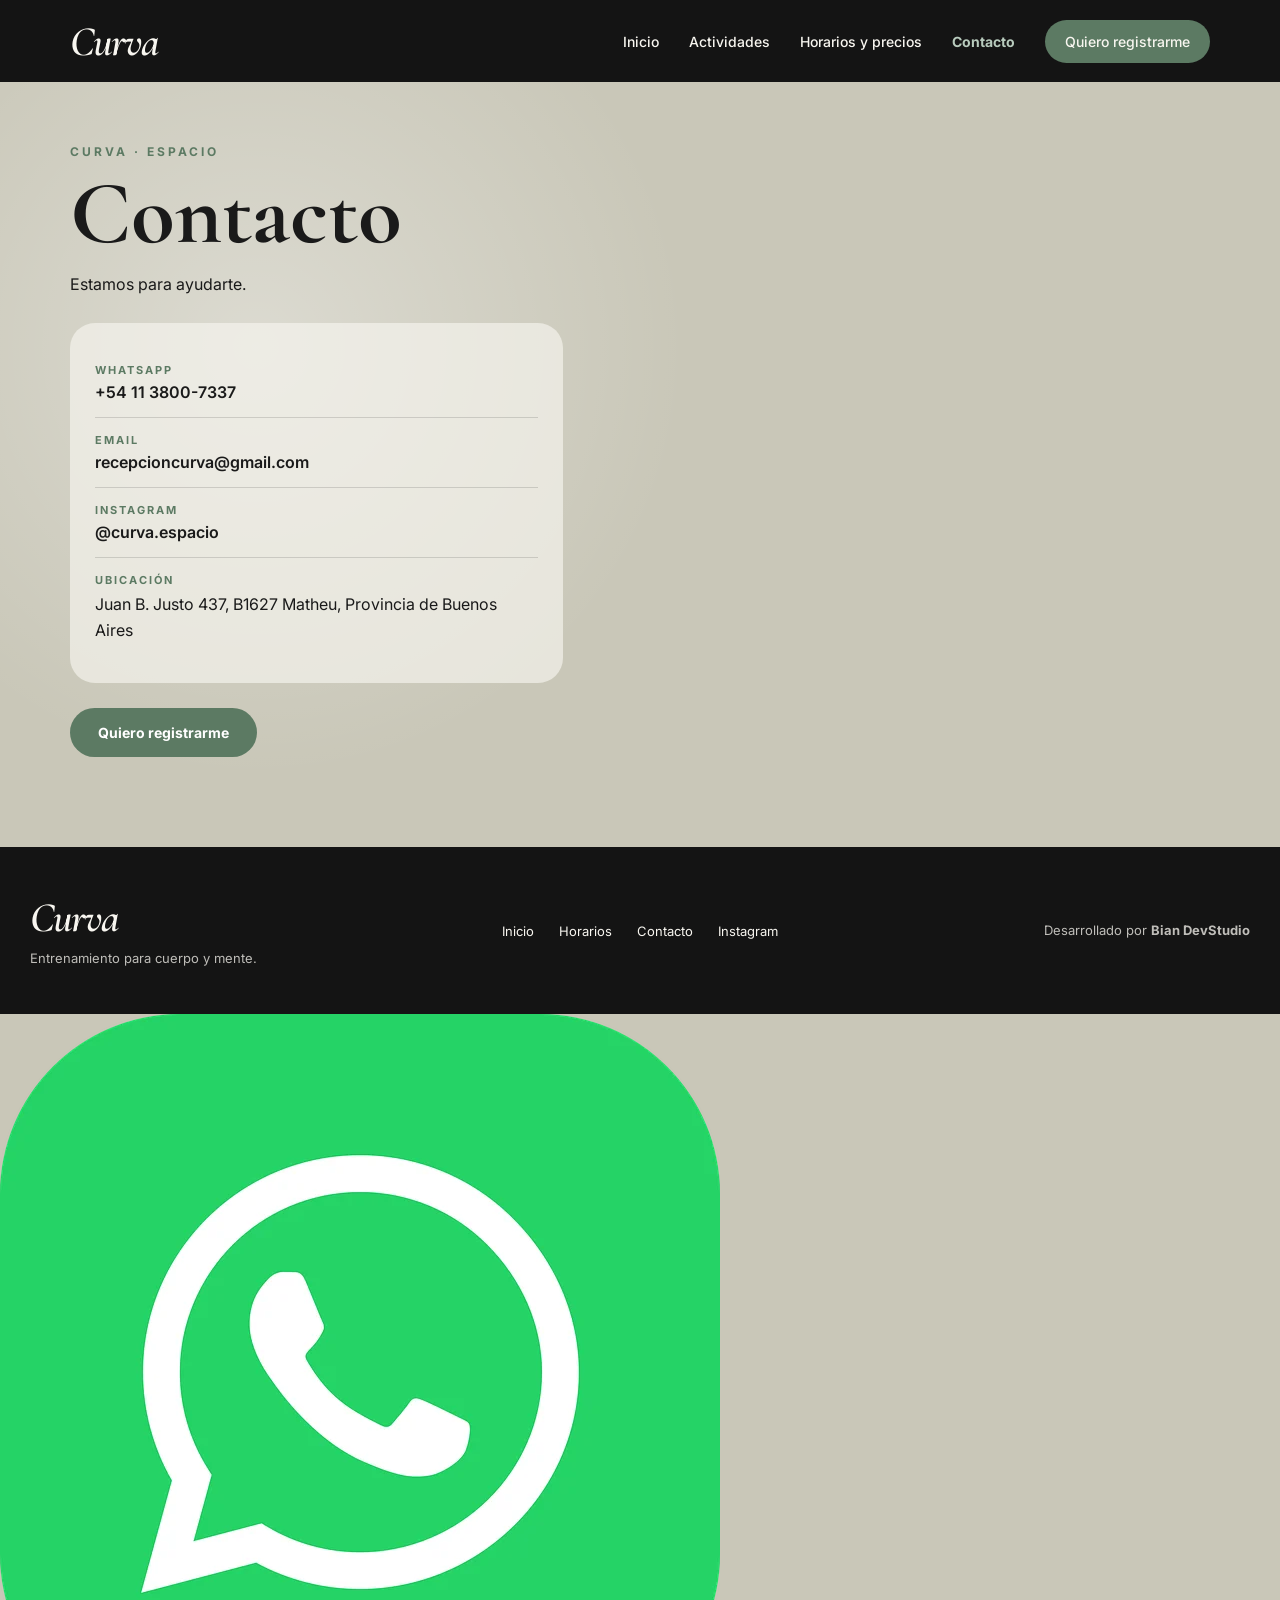
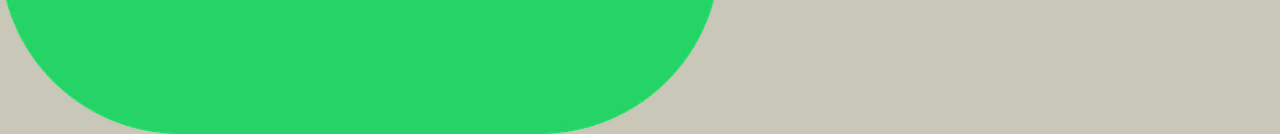
==== commit e1cda5fb: "Agrego botón de whatsapp" ====
--- a/contacto.html
+++ b/contacto.html
@@ -15,8 +15,8 @@
 
     <link rel="preconnect" href="https://fonts.gstatic.com" crossorigin>
     <link
-    href="https://fonts.googleapis.com/css2?family=Cormorant+Garamond:wght@500;600;700&family=Inter:wght@400;500;600;700&display=swap"
-    rel="stylesheet">
+        href="https://fonts.googleapis.com/css2?family=Cormorant+Garamond:wght@500;600;700&family=Inter:wght@400;500;600;700&display=swap"
+        rel="stylesheet">
 
 
 </head>
@@ -221,7 +221,10 @@
 
     </footer>
 
-
+    <a href="https://wa.me/5491138007337" target="_blank" rel="noopener noreferrer" class="whatsapp-float"
+        id="whatsappFloat" aria-label="Escribinos por WhatsApp">
+        <img src="imagenes/whatsapplogo.png" alt="WhatsApp">
+    </a>
     <script src="js/script.js"></script>
 
 </body>
--- a/css/style.css
+++ b/css/style.css
@@ -1850,4 +1850,70 @@
 
     }
 
+    /* =========================================================
+   BOTÓN FLOTANTE DE WHATSAPP
+========================================================= */
+
+    .whatsapp-float {
+
+        position: fixed;
+        bottom: 24px;
+        right: 24px;
+        width: 60px;
+        height: 60px;
+        z-index: 200;
+
+        display: flex;
+        align-items: center;
+        justify-content: center;
+
+        border-radius: 50%;
+        box-shadow: 0 4px 14px rgba(0, 0, 0, .25);
+
+        opacity: 0;
+        visibility: hidden;
+        transform: translateY(20px);
+        transition: opacity .3s, transform .3s, visibility .3s;
+
+    }
+
+
+    .whatsapp-float.show {
+
+        opacity: 1;
+        visibility: visible;
+        transform: translateY(0);
+
+    }
+
+
+    .whatsapp-float:hover {
+
+        transform: scale(1.08);
+
+    }
+
+
+    .whatsapp-float img {
+
+        width: 100%;
+        height: 100%;
+        object-fit: contain;
+
+    }
+
+
+    @media (max-width: 700px) {
+
+        .whatsapp-float {
+
+            width: 50px;
+            height: 50px;
+            bottom: 16px;
+            right: 16px;
+
+        }
+
+    }
+
 }
